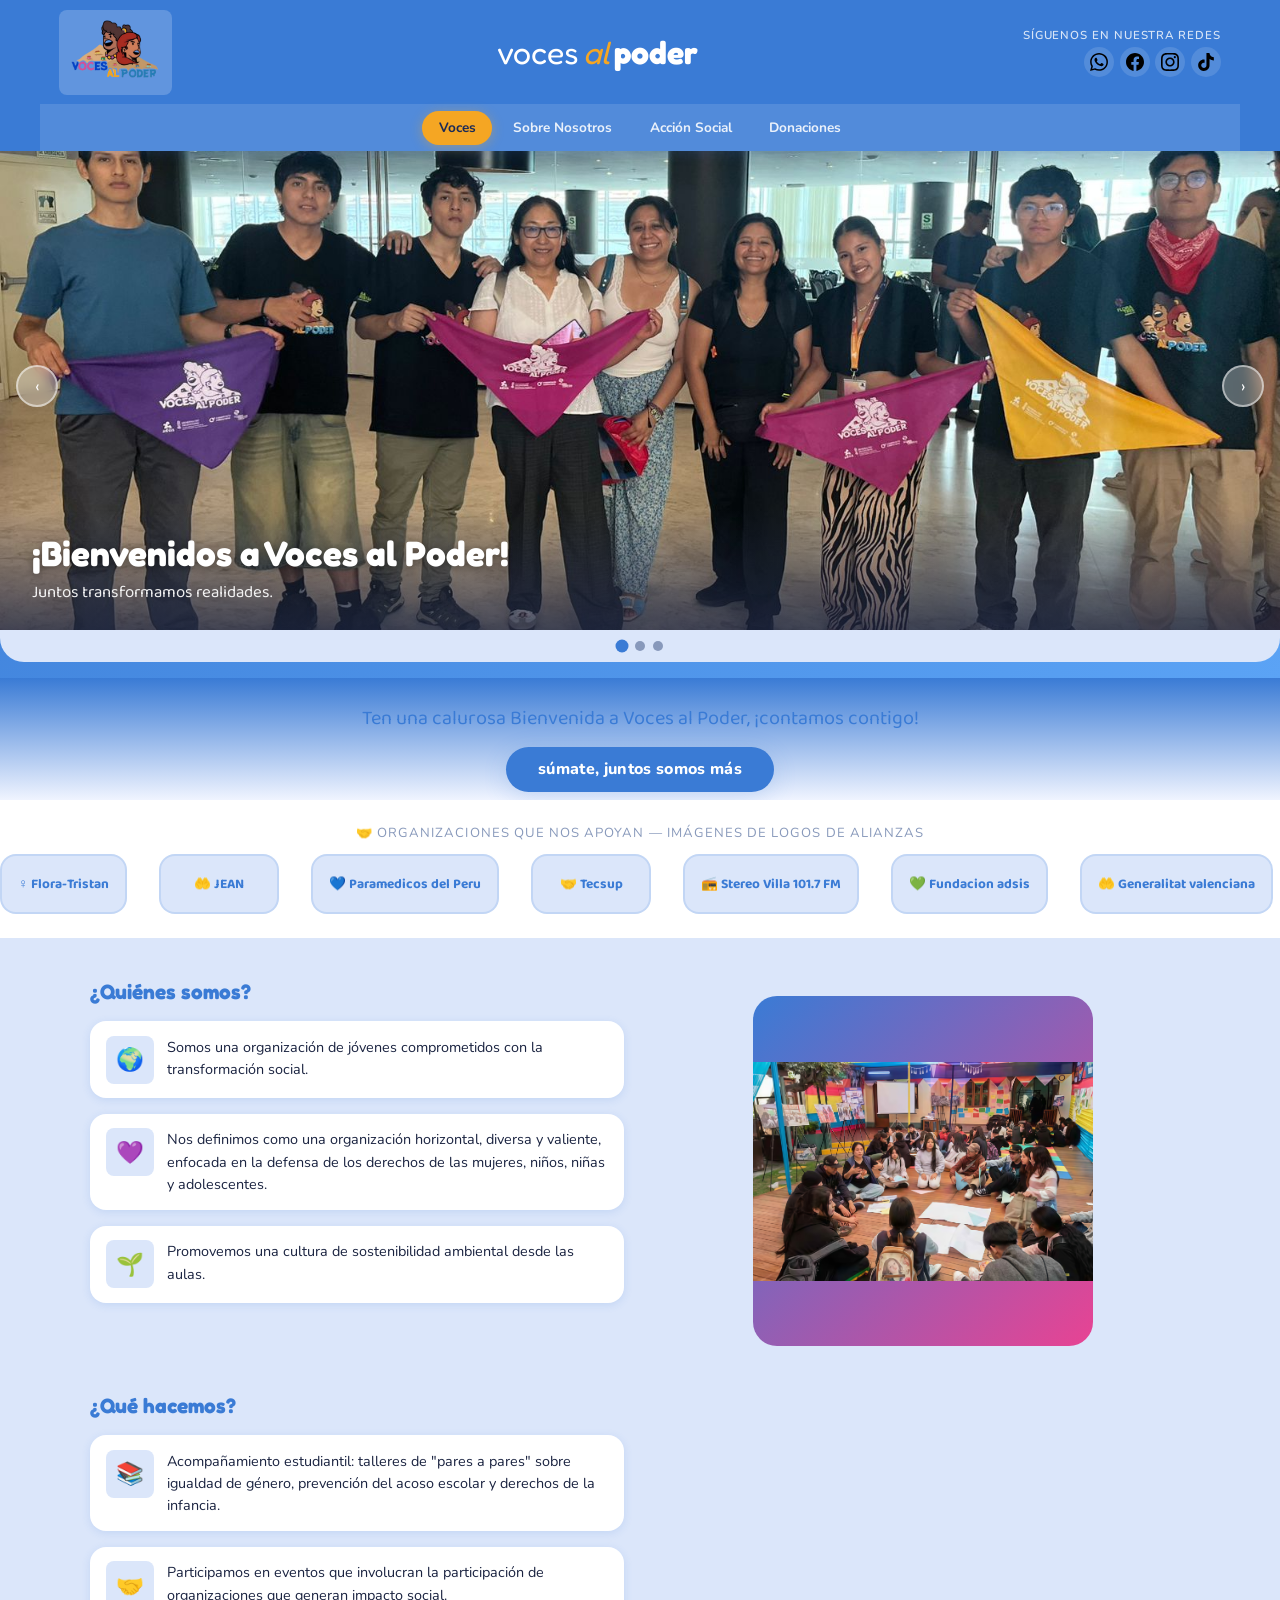
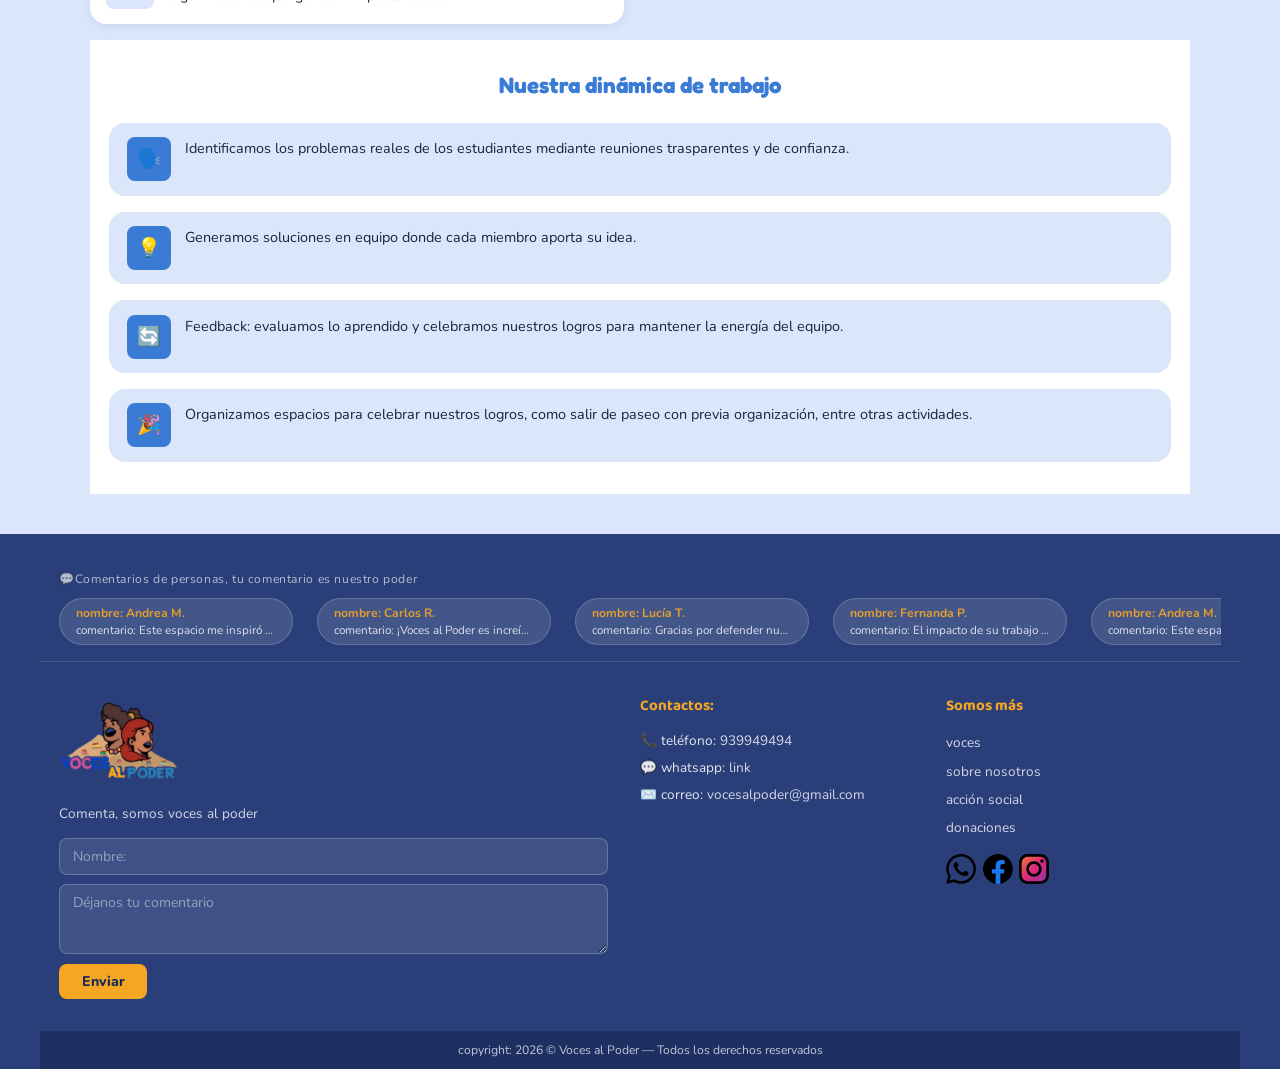
==== index.html @ f61b13b7 "Index.html fuera de la subcarpeta html" ====
<!DOCTYPE html>
<html lang="es">
<head>
  <meta charset="UTF-8" />
  <meta name="viewport" content="width=device-width, initial-scale=1.0" />
  <title>Voces al Poder</title>
  <link rel="preconnect" href="https://fonts.googleapis.com" />
  <link rel="preconnect" href="https://fonts.gstatic.com" crossorigin />
  <link href="https://fonts.googleapis.com/css2?family=Fredoka+One&family=Nunito:wght@400;600;700;800&family=Baloo+2:wght@400;600;700;800&display=swap" rel="stylesheet" />
  <link rel="stylesheet" href="css/styles.css" />
</head>
<body> 

  <!-- ===== STICKY HEADER ===== -->
  <header id="main-header">
    <div class="header-inner">
      <div class="header-logo">
        <img src="img/logo_voces-sin-fondo.png" class="logo-icon" alt="log_voces" width="90px" height="70px" style="border-radius: 40%;">
      </div>
      <div class="header-brand">
        <span class="brand-voces">voces</span>
        <span class="brand-al">al</span>
        <span class="brand-poder">poder</span>
      </div>
      <div class="header-social">
        <span class="social-label">Síguenos en nuestra redes</span>
        <div class="social-icons">
          <a href="https://wa.me/939949494" target="_blank" class="social-icon" aria-label="whatsapp">
            <img src="img/whatsapp.svg" alt="whatsapp" />
          </a>
          <a href="#" class="social-icon" aria-label="facebook">
            <img src="img/facebook.svg" alt="facebook" />
          </a>
          <a href="#" class="social-icon" aria-label="instagram">
            <img src="img/instagram.svg" alt="instagram" />
          </a>
          <a href="#" class="social-icon" aria-label="Tik_tok">
            <img src="img/tik-tok.svg" alt="tik-tok" />
          </a>
        </div>
      </div>
    </div>
    <nav id="main-nav">
      <button class="nav-btn active" data-section="voces">Voces</button>
      <button class="nav-btn" data-section="sobre_nosotros">Sobre Nosotros</button>
      <button class="nav-btn" data-section="accion_social">Acción Social</button>
      <button class="nav-btn" data-section="donaciones">Donaciones</button>
      <button class="nav-hamburger" id="hamburger" aria-label="Menú">&#9776;</button>
    </nav>
  </header>

  <!-- ===== MAIN CONTENT (SPA target) ===== -->
  <main id="app-content"></main>

  <!-- ===== SHARED FOOTER ===== -->
  <footer id="main-footer">
    <div class="footer-inner">

      <!-- Comments marquee display -->
      <div class="footer-comments-display">
        <p class="footer-comments-label">💬Comentarios de personas, tu comentario es nuestro poder</p>
        <div class="marquee-track" id="comments-marquee">
          <div class="marquee-inner" id="marquee-inner">
            <!-- Comments will be injected here by JS -->
          </div>
        </div>
      </div> 

      <div class="footer-main-grid"> 
        <!-- Logo + Comment form -->
        <div class="footer-brand-col">
          <div class="footer-logo-wrap">
            <img src="img/logo_voces-sin-fondo.png"  class="footer-logo-icon" alt="logo_voces_footer" height="120px" width="120px" style="border-radius: 20%;"/>
          </div>
          <p class="footer-tagline">Comenta, somos voces al poder</p>
          <form id="comment-form" class="comment-form" novalidate>
            <input type="text" id="comment-name" placeholder="Nombre:" maxlength="40" required />
            <textarea id="comment-text" placeholder="Déjanos tu comentario" maxlength="200" required></textarea>
            <button type="submit" class="btn-comment-submit">Enviar</button>
          </form>
        </div>

        <!-- Contacts -->
        <div class="footer-contact-col">
          <h4 class="footer-col-title">Contactos:</h4>
          <ul class="footer-contact-list">
            <li>📞 teléfono: <a href="tel:939949494">939949494</a></li>
            <li>💬 whatsapp: <a href="https://wa.me/939949494" target="_blank">link</a></li>
            <li>✉️ correo: <a href="mailto:vocesalpoder@gmail.com">vocesalpoder@gmail.com</a></li>
          </ul>
        </div>

        <!-- Somos más navigation -->
        <div class="footer-nav-col">
          <h4 class="footer-col-title">Somos más</h4>
          <ul class="footer-nav-list">
            <li><button class="footer-nav-link" data-section="voces">voces</button></li>
            <li><button class="footer-nav-link" data-section="sobre_nosotros">sobre nosotros</button></li>
            <li><button class="footer-nav-link" data-section="accion_social">acción social</button></li>
            <li><button class="footer-nav-link" data-section="donaciones">donaciones</button></li>
          </ul>
          <div class="footer-social-icons">
            <a href="https://wa.me/939949494" target="_blank" class="fsoc wf" aria-label="whatsapp">
            <img src="img/whatsapp.svg" alt="whatsapp" />
            </a>
            <a href="#" class="fsoc fb" aria-label="facebook">
            <img src="img/facebook.svg" alt="facebook" />
            </a>
            <a href="#" class="fsoc ig" aria-label="instagram">
            <img src="img/instagram.svg" alt="instagram" />
            </a>
          </div>
        </div>
      </div>

      <div class="footer-copy">
        <p>copyright: 2026 &copy; Voces al Poder — Todos los derechos reservados</p>
      </div>
    </div>
  </footer>

  <script src="java_script/app.js"></script>
</body>
</html>
---- css/styles.css ----
/* ============================================================
   VOCES AL PODER — styles.css
   Mobile-first, CSS Variables, Fredoka + Nunito + Baloo 2
   ============================================================ */

/* ── CSS Variables ───────────────────────────────────────── */
:root {
  --color-primary:      #3a7bd5;   /* Blue - main brand */
  --color-primary-dark: #2563a8;
  --color-accent:       #f5a623;   /* Warm orange/gold */
  --color-accent2:      #e84393;   /* Magenta/pink */
  --color-accent3:      #27ae60;   /* Green */
  --color-bg:           #f0f4ff;   /* Soft lavender-white */
  --color-bg2:          #dbe6fa;   /* Lighter blue section bg */
  --color-surface:      #ffffff;
  --color-surface2:     #e8eeff;
  --color-text:         #1a2340;
  --color-text-light:   #546089;
  --color-text-muted:   #8899bb;
  --color-footer:       #2a3f7a;
  --color-footer-dark:  #1a2a58;
  --color-nav-active:   #ffffff;

  --font-display:  'Fredoka One', cursive;
  --font-heading:  'Baloo 2', cursive;
  --font-body:     'Nunito', sans-serif;

  --radius-sm:  8px;
  --radius-md:  16px;
  --radius-lg:  24px;
  --radius-xl:  40px;

  --shadow-sm:  0 2px 8px rgba(58,123,213,.15);
  --shadow-md:  0 6px 24px rgba(58,123,213,.2);
  --shadow-lg:  0 16px 48px rgba(58,123,213,.25);

  --transition: .35s cubic-bezier(.4,0,.2,1);
  --header-h:   110px;
}

/* ── Reset & Base ────────────────────────────────────────── */
*, *::before, *::after { box-sizing: border-box; margin: 0; padding: 0; }

html { scroll-behavior: smooth; font-size: 16px; }

body {
  font-family: var(--font-body);
  background: var(--color-bg);
  color: var(--color-text);
  min-height: 100vh;
  display: flex;
  flex-direction: column;
  padding-top: var(--header-h);
  overflow-x: hidden;
}

img { max-width: 100%; height: auto; display: block; }
a { color: inherit; text-decoration: none; }
button { cursor: pointer; border: none; background: none; font-family: inherit; }
ul { list-style: none; }

/* ── Typography ──────────────────────────────────────────── */
h1, h2, h3 { font-family: var(--font-heading); line-height: 1.2; }
h4, h5 { font-family: var(--font-body); font-weight: 700; }

/* ============================================================
   STICKY HEADER
   ============================================================ */
#main-header {
  position: fixed;
  top: 0; left: 0; right: 0;
  z-index: 1000;
  background: var(--color-primary);
  box-shadow: var(--shadow-md);
  transition: box-shadow var(--transition);
}

.header-inner {
  display: flex;
  align-items: center;
  justify-content: space-between;
  padding: .6rem 1.2rem;
  gap: 1rem;
}

.header-logo {
  display: flex;
  align-items: center;
  gap: .3rem;
  background: rgba(255,255,255,.2);
  border-radius: var(--radius-sm);
  padding: .3rem .7rem;
  min-width: 90px;
}
.logo-icon { font-size: 1.3rem; }


.header-brand {
  display: flex;
  align-items: baseline;
  gap: .25rem;
  font-family: var(--font-display);
  font-size: clamp(1.2rem, 4vw, 2rem);
}
.brand-voces { color: #fff; }
.brand-al    { color: var(--color-accent); font-style: italic; }
.brand-poder { color: #fff; font-weight: 900; }

.header-social { text-align: right; }
.social-label {
  display: block;
  color: rgba(255,255,255,.8);
  font-size: .72rem;
  font-weight: 600;
  letter-spacing: .08em;
  text-transform: uppercase;
  margin-bottom: .2rem;
}
.social-icons { display: flex; gap: .35rem; justify-content: flex-end; }
.social-icon {
  display: flex;
  align-items: center;
  justify-content: center;
  width: 30px; height: 30px;
  border-radius: 50%;
  background: rgba(255, 255, 255, 0.129);
  font-size: .75rem;
  font-weight: 800;
  font-style: normal;
  font-family: var(--font-body);
  transition: background var(--transition), transform var(--transition);
  overflow: hidden;
}
.social-icon img {
  width: 18px;
  height: 18px;
  object-fit: contain;
}
.social-icon:hover { background: var(--color-accent); transform: scale(1.15); }
.social-icon.fb { background: #1877f2; }
.social-icon.ig { background: linear-gradient(135deg,#f58529,#dd2a7b,#8134af); }
.social-icon.tk { background: #010101; }
.social-icon.tw { background: #000; }

/* NAV */
#main-nav {
  display: flex;
  align-items: center;
  justify-content: center;
  gap: .3rem;
  padding: .4rem 1rem;
  background: rgba(255,255,255,.12);
  flex-wrap: wrap;
}

.nav-btn {
  font-family: var(--font-body);
  font-weight: 700;
  font-size: .85rem;
  color: rgba(255,255,255,.88);
  padding: .35rem .9rem;
  border-radius: var(--radius-xl);
  border: 2px solid transparent;
  transition: all var(--transition);
  white-space: nowrap;
}
.nav-btn:hover {
  background: rgba(255,255,255,.2);
  color: #fff;
}
.nav-btn.active {
  background: var(--color-accent);
  color: var(--color-footer-dark);
  border-color: var(--color-accent);
  box-shadow: 0 2px 12px rgba(245,166,35,.4);
}

.nav-hamburger {
  display: none;
  color: #fff;
  font-size: 1.4rem;
  padding: .2rem .5rem;
}

/* ============================================================
   MAIN CONTENT
   ============================================================ */
#app-content {
  flex: 1;
  min-height: calc(100vh - var(--header-h));
}

/* ── Scroll-reveal animation ─────────────────────────────── */
.reveal {
  opacity: 0;
  transform: translateY(32px);
  transition: opacity .7s ease, transform .7s ease;
}
.reveal.visible {
  opacity: 1;
  transform: translateY(0);
}

/* ============================================================
   SHARED: CAROUSEL
   ============================================================ */
.carousel-wrapper {
  position: relative;
  overflow: hidden;
  border-radius: var(--radius-lg);
  background: var(--color-bg2);
}
.carousel-track {
  display: flex;
  transition: transform .6s cubic-bezier(.4,0,.2,1);
}
.carousel-slide {
  min-width: 100%;
  position: relative;
}
.carousel-slide img {
  width: 100%;
  height: clamp(220px, 45vw, 520px);
  object-fit: cover;
}
.carousel-slide-placeholder {
  width: 100%;
  height: clamp(220px, 45vw, 520px);
  display: flex;
  align-items: center;
  justify-content: center;
  font-family: var(--font-heading);
  font-size: 1.2rem;
  color: var(--color-text-muted);
  background: var(--color-surface2);
}
.carousel-overlay {
  position: absolute;
  bottom: 0; left: 0; right: 0;
  padding: 1.5rem 2rem;
  background: linear-gradient(transparent, rgba(26,35,64,.75));
  color: #fff;
}
.carousel-overlay h2 {
  font-family: var(--font-display);
  font-size: clamp(1.2rem, 4vw, 2.2rem);
  text-shadow: 0 2px 8px rgba(0,0,0,.4);
  margin-bottom: .3rem;
}
.carousel-overlay p {
  font-size: clamp(.85rem, 2vw, 1.05rem);
  opacity: .92;
}

.carousel-btn {
  position: absolute;
  top: 50%; transform: translateY(-50%);
  background: rgba(255,255,255,.3);
  backdrop-filter: blur(6px);
  color: #fff;
  border: 2px solid rgba(255,255,255,.5);
  border-radius: 50%;
  width: 42px; height: 42px;
  font-size: 1.1rem;
  display: flex; align-items: center; justify-content: center;
  transition: background var(--transition);
  z-index: 5;
}
.carousel-btn:hover { background: var(--color-accent); border-color: var(--color-accent); }
.carousel-btn.prev { left: 1rem; }
.carousel-btn.next { right: 1rem; }

.carousel-dots {
  display: flex;
  justify-content: center;
  gap: .5rem;
  padding: .7rem 0;
}
.carousel-dot {
  width: 10px; height: 10px;
  border-radius: 50%;
  background: var(--color-text-muted);
  border: none;
  transition: background var(--transition), transform var(--transition);
  cursor: pointer;
}
.carousel-dot.active {
  background: var(--color-primary);
  transform: scale(1.3);
}

/* ============================================================
   SECTION: VOCES (INICIO)
   ============================================================ */
#section-voces { animation: fadeIn .5s ease; }

@keyframes fadeIn { from { opacity: 0; } to { opacity: 1; } }

/* Hero */
.voces-hero {
  position: relative;
  background: linear-gradient(135deg, var(--color-primary) 0%, #5ba3f5 100%);
  padding-bottom: 1rem;
}
.voces-hero-carousel { }

.hero-cta-wrap {
  text-align: center;
  padding: 1.5rem 1rem .5rem;
  background: linear-gradient(to bottom, var(--color-primary), var(--color-bg));
}
.hero-welcome {
  font-family: var(--font-heading);
  font-size: clamp(.95rem, 2.5vw, 1.25rem);
  color: var(--color-primary);
  margin-bottom: .8rem;
}
.btn-hero-cta {
  display: inline-block;
  background: var(--color-primary);
  color: #fff;
  font-family: var(--font-body);
  font-weight: 800;
  font-size: 1rem;
  padding: .7rem 2rem;
  border-radius: var(--radius-xl);
  border: none;
  box-shadow: var(--shadow-md);
  cursor: pointer;
  transition: all var(--transition);
  letter-spacing: .02em;
}
.btn-hero-cta:hover {
  background: var(--color-primary-dark);
  transform: translateY(-2px);
  box-shadow: var(--shadow-lg);
}

/* Alianzas carousel */
.alianzas-section {
  background: var(--color-surface);
  padding: 1.5rem 0;
  overflow: hidden;
  border-bottom: 2px solid var(--color-bg2);
}
.alianzas-label {
  text-align: center;
  font-size: .82rem;
  color: var(--color-text-muted);
  letter-spacing: .08em;
  text-transform: uppercase;
  margin-bottom: .8rem;
}
.alianzas-track-wrap { overflow: hidden; position: relative; }
.alianzas-track {
  display: flex;
  gap: 2rem;
  align-items: center;
  animation: marqueeScroll 22s linear infinite;
  width: max-content;
}
.alianzas-track:hover { animation-play-state: paused; }
@keyframes marqueeScroll {
  0%   { transform: translateX(0); }
  100% { transform: translateX(-50%); }
}
.alianza-logo {
  min-width: 120px;
  height: 60px;
  background: var(--color-bg2);
  border-radius: var(--radius-md);
  display: flex; align-items: center; justify-content: center;
  font-family: var(--font-heading);
  font-weight: 700;
  font-size: .85rem;
  color: var(--color-primary);
  padding: .5rem 1rem;
  flex-shrink: 0;
  border: 2px solid rgba(58,123,213,.15);
  transition: transform var(--transition), box-shadow var(--transition);
}
.alianza-logo:hover { transform: scale(1.05); box-shadow: var(--shadow-sm); }

/* Quienes/Que hacemos */
.voces-info-section {
  padding: 2.5rem 1.2rem;
  background: var(--color-bg2);
}
.voces-info-grid {
  display: grid;
  grid-template-columns: 1fr;
  gap: 2rem;
  max-width: 1100px;
  margin: 0 auto;
}
@media (min-width: 768px) {
  .voces-info-grid { grid-template-columns: 1fr 1fr; }
}

.info-col-title {
  font-family: var(--font-display);
  font-size: 1.3rem;
  color: var(--color-primary);
  margin-bottom: 1rem;
}

.info-item {
  display: flex;
  gap: .8rem;
  margin-bottom: 1rem;
  background: var(--color-surface);
  border-radius: var(--radius-md);
  padding: .9rem 1rem;
  box-shadow: var(--shadow-sm);
  align-items: flex-start;
}
.info-item-img {
  width: 48px; height: 48px;
  border-radius: var(--radius-sm);
  background: var(--color-bg2);
  flex-shrink: 0;
  display: flex; align-items: center; justify-content: center;
  font-size: 1.4rem;
}
.info-item p { font-size: .9rem; color: var(--color-text); line-height: 1.55; }

.info-center-img {
  display: flex; align-items: center; justify-content: center;
  padding: 1rem;
}
.info-center-carousel {
  width: 100%;
  max-width: 340px;
  height: 350px;
  background: var(--color-primary);
  border-radius: var(--radius-lg);
  display: flex; align-items: center; justify-content: center;
  color: #fff;
  font-family: var(--font-heading);
  font-weight: 700;
  overflow: hidden;
  position: relative;
}

/* Dinámica de trabajo */
.voces-dinamica {
  padding: 2rem 1.2rem;
  background: var(--color-surface);
  max-width: 1100px;
  margin: 0 auto;
}
.dinamica-title {
  font-family: var(--font-display);
  font-size: 1.4rem;
  color: var(--color-primary);
  text-align: center;
  margin-bottom: 1.5rem;
}
.dinamica-list { display: flex; flex-direction: column; gap: 1rem; }
.dinamica-item {
  display: flex;
  gap: .9rem;
  align-items: flex-start;
  background: var(--color-bg2);
  border-radius: var(--radius-md);
  padding: .9rem 1.1rem;
}
.dinamica-item-icon {
  width: 44px; height: 44px;
  background: var(--color-primary);
  border-radius: var(--radius-sm);
  flex-shrink: 0;
  display: flex; align-items: center; justify-content: center;
  font-size: 1.2rem;
}
.dinamica-item p { font-size: .9rem; line-height: 1.55; }

/* ============================================================
   SECTION: SOBRE NOSOTROS
   ============================================================ */
#section-sobre_nosotros { animation: fadeIn .5s ease; }

.sobre-hero {
  background: linear-gradient(135deg, #3a7bd5 0%, #6fa3ef 100%);
  padding: 2rem 1.2rem;
  display: grid;
  grid-template-columns: 1fr;
  gap: 1.5rem;
  align-items: center;
}
@media (min-width: 768px) {
  .sobre-hero { grid-template-columns: 1fr 1fr; }
}

.sobre-hero-text h2 {
  font-family: var(--font-display);
  font-size: clamp(1.6rem, 5vw, 2.8rem);
  color: #fff;
  line-height: 1.15;
  margin-bottom: .5rem;
}
.sobre-hero-text p {
  color: rgba(255,255,255,.88);
  font-size: .95rem;
}

.sobre-hero-carousel {
  border-radius: var(--radius-lg);
  overflow: hidden;
}

/* MVV */
.sobre-mvv {
  display: grid;
  grid-template-columns: 1fr;
  gap: 1rem;
  padding: 2rem 1.2rem;
  max-width: 1100px;
  margin: 0 auto;
}
@media (min-width: 600px) {
  .sobre-mvv { grid-template-columns: repeat(3, 1fr); }
}

.mvv-card {
  background: var(--color-primary);
  border-radius: var(--radius-md);
  padding: 1.3rem 1.1rem;
  color: #fff;
  box-shadow: var(--shadow-md);
  transition: transform var(--transition), box-shadow var(--transition);
}
.mvv-card:hover { transform: translateY(-4px); box-shadow: var(--shadow-lg); }
.mvv-card h3 {
  font-family: var(--font-display);
  font-size: 1.1rem;
  margin-bottom: .6rem;
  opacity: .95;
}
.mvv-card p { font-size: .88rem; line-height: 1.6; opacity: .9; }

/* Team tabs */
.sobre-team {
  background: var(--color-bg2);
  padding: 2rem 1.2rem 3rem;
}
.team-title {
  font-family: var(--font-display);
  font-size: 1.4rem;
  color: var(--color-primary);
  text-align: center;
  margin-bottom: 1.2rem;
}
.team-tabs {
  display: flex;
  gap: .5rem;
  justify-content: center;
  margin-bottom: 1.8rem;
  flex-wrap: wrap;
}
.team-tab {
  font-family: var(--font-body);
  font-weight: 700;
  font-size: .9rem;
  padding: .45rem 1.4rem;
  border-radius: var(--radius-xl);
  background: var(--color-surface2);
  color: var(--color-text);
  border: 2px solid transparent;
  transition: all var(--transition);
}
.team-tab.active {
  background: var(--color-accent);
  color: var(--color-footer-dark);
  border-color: var(--color-accent);
  box-shadow: 0 2px 10px rgba(245,166,35,.35);
}
.team-tab:hover:not(.active) { background: var(--color-primary); color: #fff; }

.team-grid {
  display: grid;
  grid-template-columns: repeat(auto-fill, minmax(200px, 1fr));
  gap: 1.2rem;
  max-width: 1100px;
  margin: 0 auto;
}
.member-card {
  background: var(--color-surface);
  border-radius: var(--radius-md);
  padding: 1.2rem;
  box-shadow: var(--shadow-sm);
  text-align: center;
  border: 2px solid var(--color-bg2);
  transition: transform var(--transition), box-shadow var(--transition);
}
.member-card:hover { transform: translateY(-4px); box-shadow: var(--shadow-md); }
.member-name {
  font-family: var(--font-heading);
  font-weight: 700;
  font-size: .95rem;
  color: var(--color-text);
  margin-bottom: .5rem;
}
.member-photo {
  width: 90px; height: 90px;
  border-radius: var(--radius-md);
  background: var(--color-bg2);
  margin: 0 auto .8rem;
  display: flex; align-items: center; justify-content: center;
  font-size: 2.2rem;
  border: 3px solid var(--color-primary);
  overflow: hidden;
}
.member-photo img { width: 100%; height: 100%; object-fit: cover; }
.member-role {
  font-size: .8rem;
  font-weight: 700;
  color: var(--color-primary);
  background: var(--color-bg2);
  border-radius: var(--radius-sm);
  padding: .2rem .6rem;
  display: inline-block;
  margin-bottom: .5rem;
}
.member-info {
  font-size: .78rem;
  color: var(--color-text-light);
  line-height: 1.5;
  text-align: left;
}
.member-info span {
  display: block;
  padding: .18rem 0;
  border-bottom: 1px dashed var(--color-bg2);
}
.member-hobbies-title {
  font-weight: 700;
  text-align: center;
  color: var(--color-primary);
  background: var(--color-primary);
  color: #fff;
  border-radius: var(--radius-sm);
  padding: .15rem .5rem;
  margin: .4rem 0 .25rem;
  font-size: .75rem;
  display: inline-block;
}

/* ============================================================
   SECTION: ACCIÓN SOCIAL
   ============================================================ */
#section-accion_social { animation: fadeIn .5s ease; }

.accion-hero {
  background: linear-gradient(135deg, #1a2340 0%, #3a7bd5 100%);
  padding: 2rem 1.2rem;
  min-height: clamp(240px, 40vw, 420px);
  display: grid;
  grid-template-columns: 1fr;
  gap: 1.5rem;
  align-items: center;
}
@media (min-width: 768px) {
  .accion-hero { grid-template-columns: 1fr 1fr; }
}

.accion-hero-quote {
  color: var(--color-accent);
  font-family: var(--font-heading);
  font-size: clamp(1.1rem, 3.5vw, 1.8rem);
  font-weight: 800;
  line-height: 1.4;
}

.accion-tabs {
  display: flex;
  gap: .5rem;
  justify-content: center;
  padding: 1.5rem 1.2rem .5rem;
  flex-wrap: wrap;
}

.accion-tab {
  font-family: var(--font-body);
  font-weight: 700;
  font-size: .9rem;
  padding: .45rem 1.4rem;
  border-radius: var(--radius-xl);
  background: var(--color-surface2);
  color: var(--color-text);
  border: 2px solid transparent;
  transition: all var(--transition);
}
.accion-tab.active {
  background: var(--color-accent);
  color: var(--color-footer-dark);
  border-color: var(--color-accent);
}
.accion-tab:hover:not(.active) { background: var(--color-primary); color: #fff; }

.accion-events-grid {
  display: grid;
  grid-template-columns: repeat(auto-fill, minmax(260px, 1fr));
  gap: 1.5rem;
  padding: 1.5rem 1.2rem 3rem;
  max-width: 1100px;
  margin: 0 auto;
}

.event-card {
  background: var(--color-surface);
  border-radius: var(--radius-md);
  box-shadow: var(--shadow-sm);
  overflow: hidden;
  border: 2px solid var(--color-bg2);
  transition: transform var(--transition), box-shadow var(--transition);
}
.event-card:hover { transform: translateY(-4px); box-shadow: var(--shadow-md); }
.event-card-img {
  width: 100%;
  height: 160px;
  background: linear-gradient(135deg, var(--color-bg2), var(--color-primary));
  display: flex; align-items: center; justify-content: center;
  font-size: 2.5rem;
  color: #fff;
}
.event-card-img img { width: 100%; height: 100%; object-fit: cover; }
.event-card-body { padding: 1rem; }
.event-card-body p {
  font-size: .88rem;
  color: var(--color-text);
  line-height: 1.55;
}

/* ============================================================
   SECTION: DONACIONES
   ============================================================ */
#section-donaciones { animation: fadeIn .5s ease; }

.donaciones-welcome {
  text-align: center;
  background: var(--color-bg2);
  padding: 1.5rem 1.5rem;
  font-family: var(--font-heading);
  font-size: clamp(.95rem, 2.5vw, 1.15rem);
  color: var(--color-primary);
  border-bottom: 2px solid var(--color-bg2);
}

.donaciones-catalog {
  padding: 2rem 1.2rem 3rem;
  max-width: 1100px;
  margin: 0 auto;
}

.catalog-category {
  margin-bottom: 2.5rem;
}
.catalog-category-title {
  display: inline-block;
  font-family: var(--font-display);
  font-size: 1rem;
  background: var(--color-accent);
  color: var(--color-footer-dark);
  border-radius: var(--radius-sm);
  padding: .25rem .9rem;
  margin-bottom: 1.1rem;
}
.catalog-grid {
  display: grid;
  grid-template-columns: repeat(auto-fill, minmax(200px, 1fr));
  gap: 1.2rem;
}
.product-card {
  background: var(--color-surface);
  border-radius: var(--radius-md);
  box-shadow: var(--shadow-sm);
  border: 2px solid var(--color-bg2);
  overflow: hidden;
  transition: transform var(--transition), box-shadow var(--transition);
  cursor: pointer;
}
.product-card:hover { transform: translateY(-4px); box-shadow: var(--shadow-md); }
.product-card-img {
  width: 100%;
  height: 140px;
  background: linear-gradient(135deg, var(--color-bg2), #c3d9f8);
  display: flex; align-items: center; justify-content: center;
  font-size: 2.5rem;
}
.product-card-img img { width: 100%; height: 100%; object-fit: cover; }
.product-card-body { padding: .9rem; }
.product-card-name {
  font-weight: 700;
  font-size: .88rem;
  margin-bottom: .3rem;
}
.product-card-desc {
  font-size: .8rem;
  color: var(--color-text-light);
  line-height: 1.5;
}

.donaciones-how {
  background: var(--color-bg2);
  padding: 2rem 1.5rem;
  text-align: center;
  border-top: 2px solid var(--color-surface2);
}
.donaciones-how h3 {
  font-family: var(--font-display);
  font-size: 1.3rem;
  color: var(--color-primary);
  margin-bottom: 1rem;
}
.donaciones-how ol {
  list-style: decimal;
  text-align: left;
  max-width: 500px;
  margin: 0 auto 1.5rem;
  padding-left: 1.5rem;
  display: flex;
  flex-direction: column;
  gap: .5rem;
}
.donaciones-how li { font-size: .9rem; line-height: 1.55; }

.btn-comprar {
  display: inline-block;
  background: var(--color-primary);
  color: #fff;
  font-family: var(--font-body);
  font-weight: 800;
  font-size: 1rem;
  padding: .75rem 2.2rem;
  border-radius: var(--radius-xl);
  border: none;
  box-shadow: var(--shadow-md);
  cursor: pointer;
  transition: all var(--transition);
}
.btn-comprar:hover {
  background: var(--color-primary-dark);
  transform: translateY(-2px);
  box-shadow: var(--shadow-lg);
}

/* ============================================================
   FOOTER
   ============================================================ */
#main-footer {
  background: var(--color-footer);
  color: #fff;
  padding-top: 1.5rem;
}

.footer-inner { max-width: 1200px; margin: 0 auto; }

/* Comments display (marquee) */
.footer-comments-display {
  padding: .8rem 1.2rem;
  border-bottom: 1px solid rgba(255,255,255,.12);
}
.footer-comments-label {
  font-size: .76rem;
  opacity: .65;
  margin-bottom: .5rem;
  letter-spacing: .05em;
}
.marquee-track {
  overflow: hidden;
  position: relative;
  height: 54px;
}
.marquee-inner {
  display: flex;
  gap: 1.5rem;
  align-items: center;
  animation: marqueeScroll 28s linear infinite;
  width: max-content;
  height: 100%;
}
.comment-chip {
  background: rgba(255,255,255,.12);
  border-radius: var(--radius-xl);
  padding: .35rem 1rem;
  display: flex;
  flex-direction: column;
  gap: .1rem;
  min-width: 160px;
  flex-shrink: 0;
  border: 1px solid rgba(255,255,255,.18);
}
.comment-chip .chip-name {
  font-weight: 700;
  font-size: .76rem;
  opacity: .9;
  color: var(--color-accent);
}
.comment-chip .chip-text {
  font-size: .73rem;
  opacity: .82;
  white-space: nowrap;
  overflow: hidden;
  text-overflow: ellipsis;
  max-width: 200px;
}

/* Footer main grid */
.footer-main-grid {
  display: grid;
  grid-template-columns: 1fr;
  gap: 2rem;
  padding: 2rem 1.2rem;
}
@media (min-width: 640px) {
  .footer-main-grid { grid-template-columns: 2fr 1fr 1fr; }
}

.footer-logo-wrap {
  font-size: 2.5rem;
  margin-bottom: .6rem;
}
.footer-tagline {
  font-size: .85rem;
  opacity: .8;
  margin-bottom: .9rem;
}

.comment-form { display: flex; flex-direction: column; gap: .6rem; }
.comment-form input,
.comment-form textarea {
  background: rgba(255,255,255,.1);
  border: 1.5px solid rgba(255,255,255,.22);
  border-radius: var(--radius-sm);
  color: #fff;
  font-family: var(--font-body);
  font-size: .88rem;
  padding: .5rem .8rem;
  transition: border-color var(--transition);
  outline: none;
}
.comment-form input::placeholder,
.comment-form textarea::placeholder { color: rgba(255,255,255,.45); }
.comment-form input:focus,
.comment-form textarea:focus { border-color: var(--color-accent); }
.comment-form textarea { min-height: 70px; resize: vertical; }
.btn-comment-submit {
  background: var(--color-accent);
  color: var(--color-footer-dark);
  font-family: var(--font-body);
  font-weight: 800;
  font-size: .88rem;
  padding: .5rem 1.4rem;
  border-radius: var(--radius-sm);
  border: none;
  transition: all var(--transition);
  align-self: flex-start;
}
.btn-comment-submit:hover {
  background: #e09410;
  transform: translateY(-1px);
}

.footer-col-title {
  font-family: var(--font-heading);
  font-weight: 700;
  font-size: .95rem;
  color: var(--color-accent);
  margin-bottom: .8rem;
}

.footer-contact-list { display: flex; flex-direction: column; gap: .5rem; }
.footer-contact-list li { font-size: .85rem; opacity: .88; }
.footer-contact-list a { color: rgba(255,255,255,.9); transition: color var(--transition); }
.footer-contact-list a:hover { color: var(--color-accent); }

.footer-nav-list { display: flex; flex-direction: column; gap: .4rem; margin-bottom: 1rem; }
.footer-nav-link {
  font-size: .85rem;
  color: rgba(255,255,255,.8);
  background: none;
  border: none;
  cursor: pointer;
  text-align: left;
  padding: 0;
  transition: color var(--transition);
  font-family: var(--font-body);
}
.footer-nav-link:hover { color: var(--color-accent); }

.footer-social-icons { display: flex; gap: .4rem; flex-wrap: wrap; }
.fsoc {
  display: flex; align-items: center; justify-content: center;
  width: 30px; height: 30px;
  border-radius: 50%;
  font-size: .75rem;
  font-weight: 800;
  transition: transform var(--transition), background var(--transition);
}
.fsoc:hover { transform: scale(1.15); }
.fsoc.fb { background: #1877f2; color: #fff; }
.fsoc.ig { background: linear-gradient(135deg,#f58529,#dd2a7b,#8134af); color: #fff; }
.fsoc.tk { background: #010101; color: #fff; }
.fsoc.tw { background: #000; color: #fff; }

.footer-copy {
  background: var(--color-footer-dark);
  text-align: center;
  padding: .7rem 1rem;
  font-size: .76rem;
  opacity: .7;
}

/* Toast notification */
.toast {
  position: fixed;
  bottom: 2rem; right: 1.5rem;
  background: var(--color-accent3);
  color: #fff;
  font-family: var(--font-body);
  font-weight: 700;
  font-size: .9rem;
  padding: .8rem 1.5rem;
  border-radius: var(--radius-md);
  box-shadow: var(--shadow-lg);
  z-index: 9999;
  animation: toastIn .4s ease, toastOut .4s ease 2.2s forwards;
}
@keyframes toastIn  { from { opacity:0; transform:translateY(20px); } to { opacity:1; transform:translateY(0); } }
@keyframes toastOut { from { opacity:1; transform:translateY(0); } to { opacity:0; transform:translateY(20px); } }

/* ============================================================
   RESPONSIVE
   ============================================================ */
@media (max-width: 600px) {
  :root { --header-h: 105px; }
  .header-inner { padding: .5rem .8rem; }
  .header-brand { font-size: 1.3rem; }
  .header-social .social-label { display: none; }
  .nav-btn { font-size: .75rem; padding: .28rem .65rem; }

  .nav-hamburger { display: none; /* nav wraps, no need for burger */ }

  .voces-info-grid { grid-template-columns: 1fr; }
  .team-grid { grid-template-columns: repeat(auto-fill, minmax(160px, 1fr)); }
  .accion-events-grid { grid-template-columns: 1fr; }
  .catalog-grid { grid-template-columns: repeat(auto-fill, minmax(160px, 1fr)); }
}
@media (min-width: 1100px) {
  .header-inner { max-width: 1200px; margin: 0 auto; }
  #main-nav { max-width: 1200px; margin: 0 auto; }
}
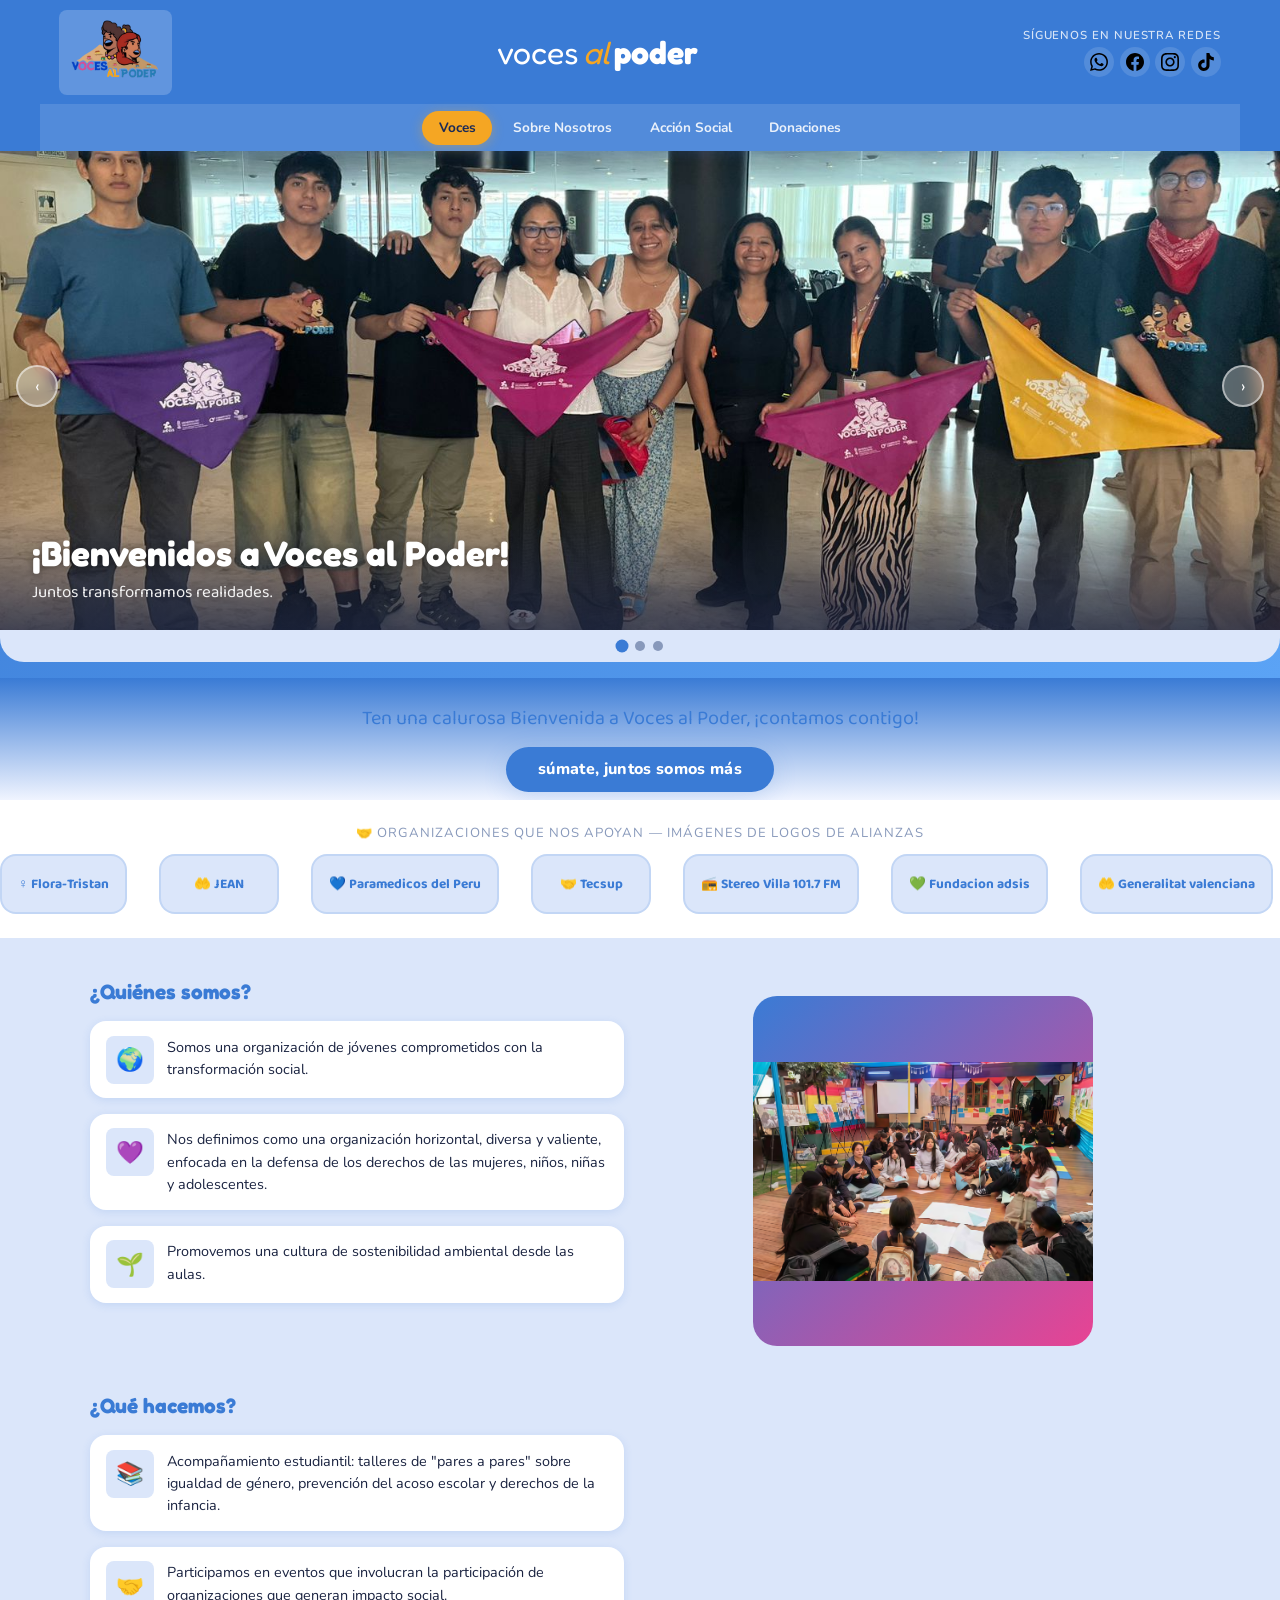
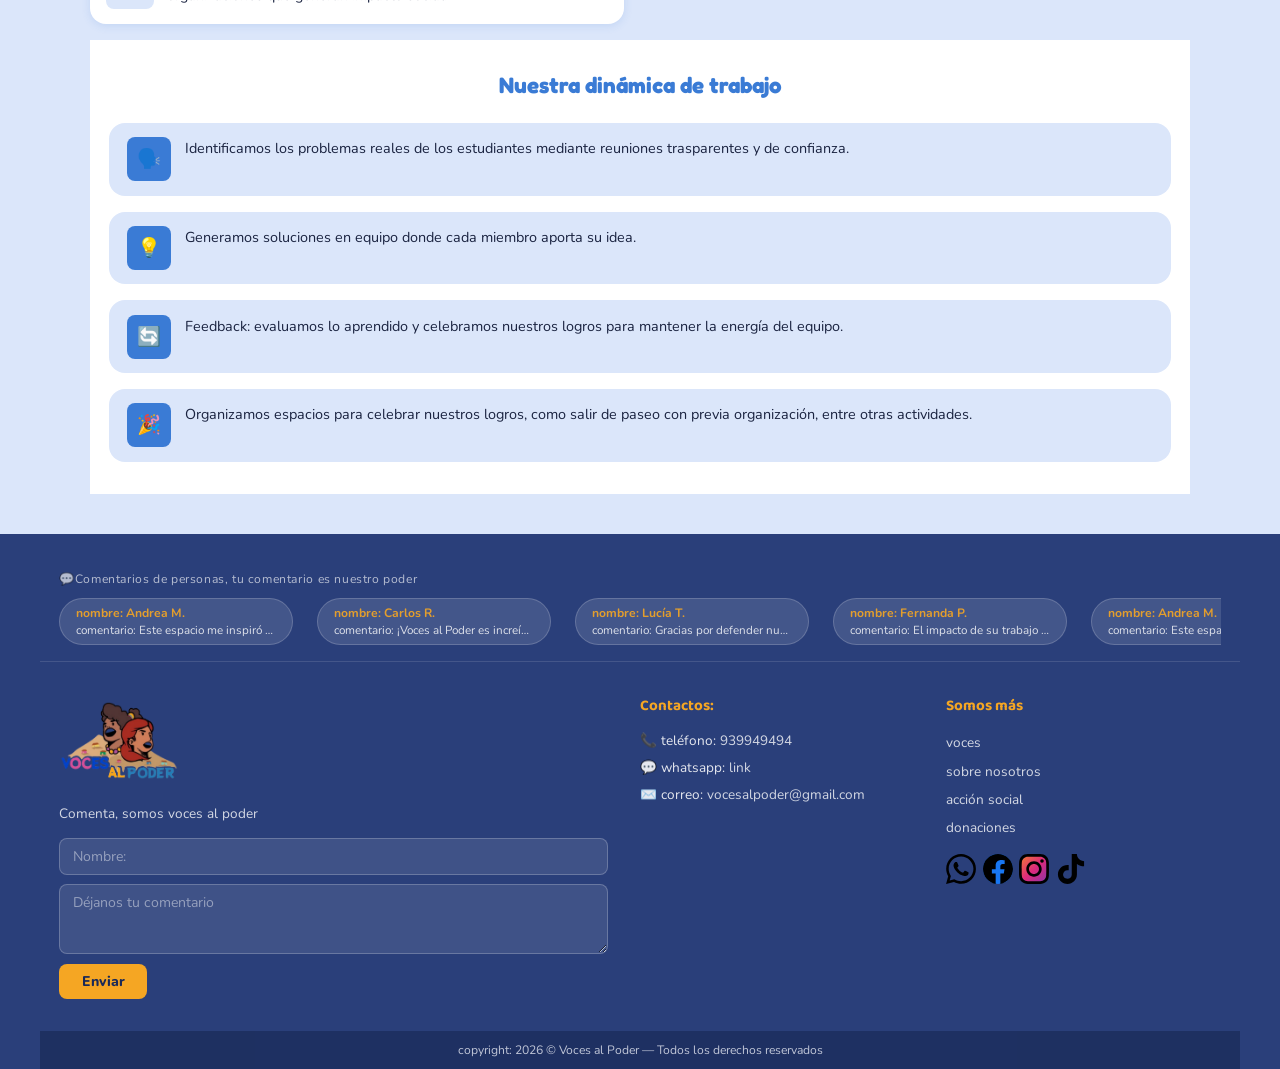
==== commit f30f871c: "redes sociales actualizadas" ====
--- a/index.html
+++ b/index.html
@@ -25,16 +25,16 @@
       <div class="header-social">
         <span class="social-label">Síguenos en nuestra redes</span>
         <div class="social-icons">
-          <a href="https://wa.me/939949494" target="_blank" class="social-icon" aria-label="whatsapp">
+          <a href="https://wa.me/51939949494" target="_blank" class="social-icon" aria-label="whatsapp">
             <img src="img/whatsapp.svg" alt="whatsapp" />
           </a>
-          <a href="#" class="social-icon" aria-label="facebook">
+          <a href="https://www.facebook.com/Vocesalpoder/" class="social-icon" aria-label="facebook">
             <img src="img/facebook.svg" alt="facebook" />
           </a>
-          <a href="#" class="social-icon" aria-label="instagram">
+          <a href="https://www.instagram.com/vocesalpoder/" class="social-icon" aria-label="instagram">
             <img src="img/instagram.svg" alt="instagram" />
           </a>
-          <a href="#" class="social-icon" aria-label="Tik_tok">
+          <a href="https://vm.tiktok.com/ZS9dT2Xcea33w-jBdIP/" class="social-icon" aria-label="Tik_tok">
             <img src="img/tik-tok.svg" alt="tik-tok" />
           </a>
         </div>
@@ -100,17 +100,20 @@
             <li><button class="footer-nav-link" data-section="donaciones">donaciones</button></li>
           </ul>
           <div class="footer-social-icons">
-            <a href="https://wa.me/939949494" target="_blank" class="fsoc wf" aria-label="whatsapp">
+            <a href="https://wa.me/51939949494" target="_blank" class="fsoc wf" aria-label="whatsapp">
             <img src="img/whatsapp.svg" alt="whatsapp" />
             </a>
-            <a href="#" class="fsoc fb" aria-label="facebook">
+            <a href="https://www.facebook.com/Vocesalpoder/" class="fsoc fb" aria-label="facebook">
             <img src="img/facebook.svg" alt="facebook" />
             </a>
-            <a href="#" class="fsoc ig" aria-label="instagram">
+            <a href="https://vm.tiktok.com/ZS9dT2Xcea33w-jBdIP/" class="fsoc ig" aria-label="instagram">
             <img src="img/instagram.svg" alt="instagram" />
             </a>
+            <a href="https://vm.tiktok.com/ZS9dT2Xcea33w-jBdIP/" class="fsoc tk" aria-label="Tik_tok">
+            <img src="img/tik-tok.svg" alt="tik-tok" />
+          </a>
           </div>
-        </div>
+        </div> 
       </div>
 
       <div class="footer-copy">
--- a/css/styles.css
+++ b/css/styles.css
@@ -48,7 +48,7 @@
   background: var(--color-bg);
   color: var(--color-text);
   min-height: 100vh;
-  display: flex;
+  display: flex;  
   flex-direction: column;
   padding-top: var(--header-h);
   overflow-x: hidden;
@@ -739,6 +739,7 @@
 
 .donaciones-welcome {
   text-align: center;
+  margin-top: 30px;
   background: var(--color-bg2);
   padding: 1.5rem 1.5rem;
   font-family: var(--font-heading);
@@ -799,6 +800,45 @@
   font-size: .8rem;
   color: var(--color-text-light);
   line-height: 1.5;
+}
+
+/* Selection temporal de productos */
+.seleccion-temporal {
+  background: linear-gradient(135deg, var(--color-accent1) 0%, var(--color-accent2) 100%);
+  border-radius: 12px;
+  padding: 1.5rem;
+  margin: 1rem 0 2rem 0;
+  box-shadow: var(--shadow-md);
+  border: 2px solid var(--color-primary);
+}
+
+.seleccion-temporal h4 {
+  margin: 0 0 1rem 0;
+  color: var(--color-text);
+  font-size: 1.1rem;
+}
+
+.seleccion-temporal ul {
+  list-style: none;
+  padding: 0;
+  margin: 0;
+}
+
+.seleccion-temporal li {
+  background: rgba(255, 255, 255, 0.9);
+  padding: 0.5rem 0.8rem;
+  margin-bottom: 0.5rem;
+  border-radius: 6px;
+  display: flex;
+  align-items: center;
+  justify-content: space-between;
+  font-size: 0.9rem;
+}
+
+.seleccion-temporal p {
+  margin: 1rem 0 0 0;
+  color: var(--color-text);
+  font-size: 0.85rem;
 }
 
 .donaciones-how {
@@ -994,15 +1034,15 @@
   display: flex; align-items: center; justify-content: center;
   width: 30px; height: 30px;
   border-radius: 50%;
-  font-size: .75rem;
+  font-size: .90rem;
   font-weight: 800;
   transition: transform var(--transition), background var(--transition);
 }
 .fsoc:hover { transform: scale(1.15); }
 .fsoc.fb { background: #1877f2; color: #fff; }
 .fsoc.ig { background: linear-gradient(135deg,#f58529,#dd2a7b,#8134af); color: #fff; }
-.fsoc.tk { background: #010101; color: #fff; }
-.fsoc.tw { background: #000; color: #fff; }
+.fsoc.tk { background: #01010100; color: #fff; }
+.fsoc.wf { background: #00000000; color: #fff; } 
 
 .footer-copy {
   background: var(--color-footer-dark);
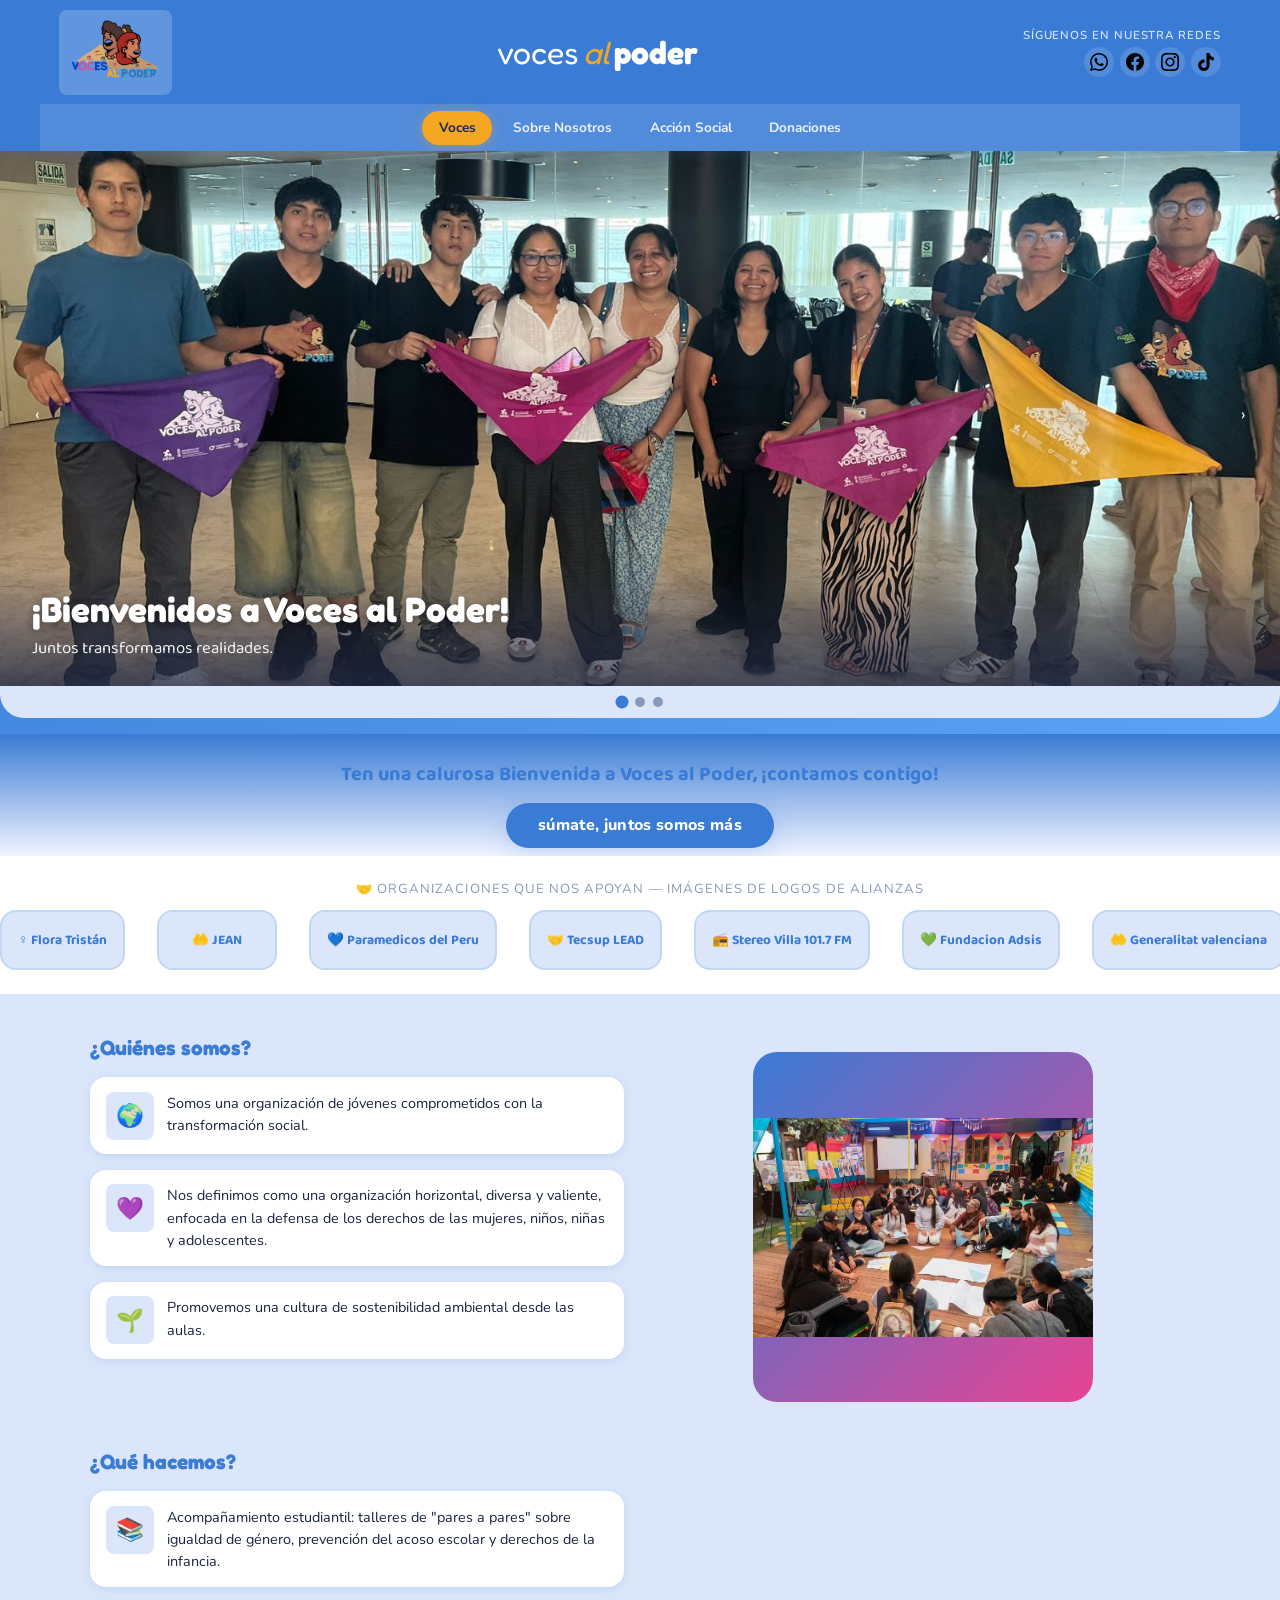
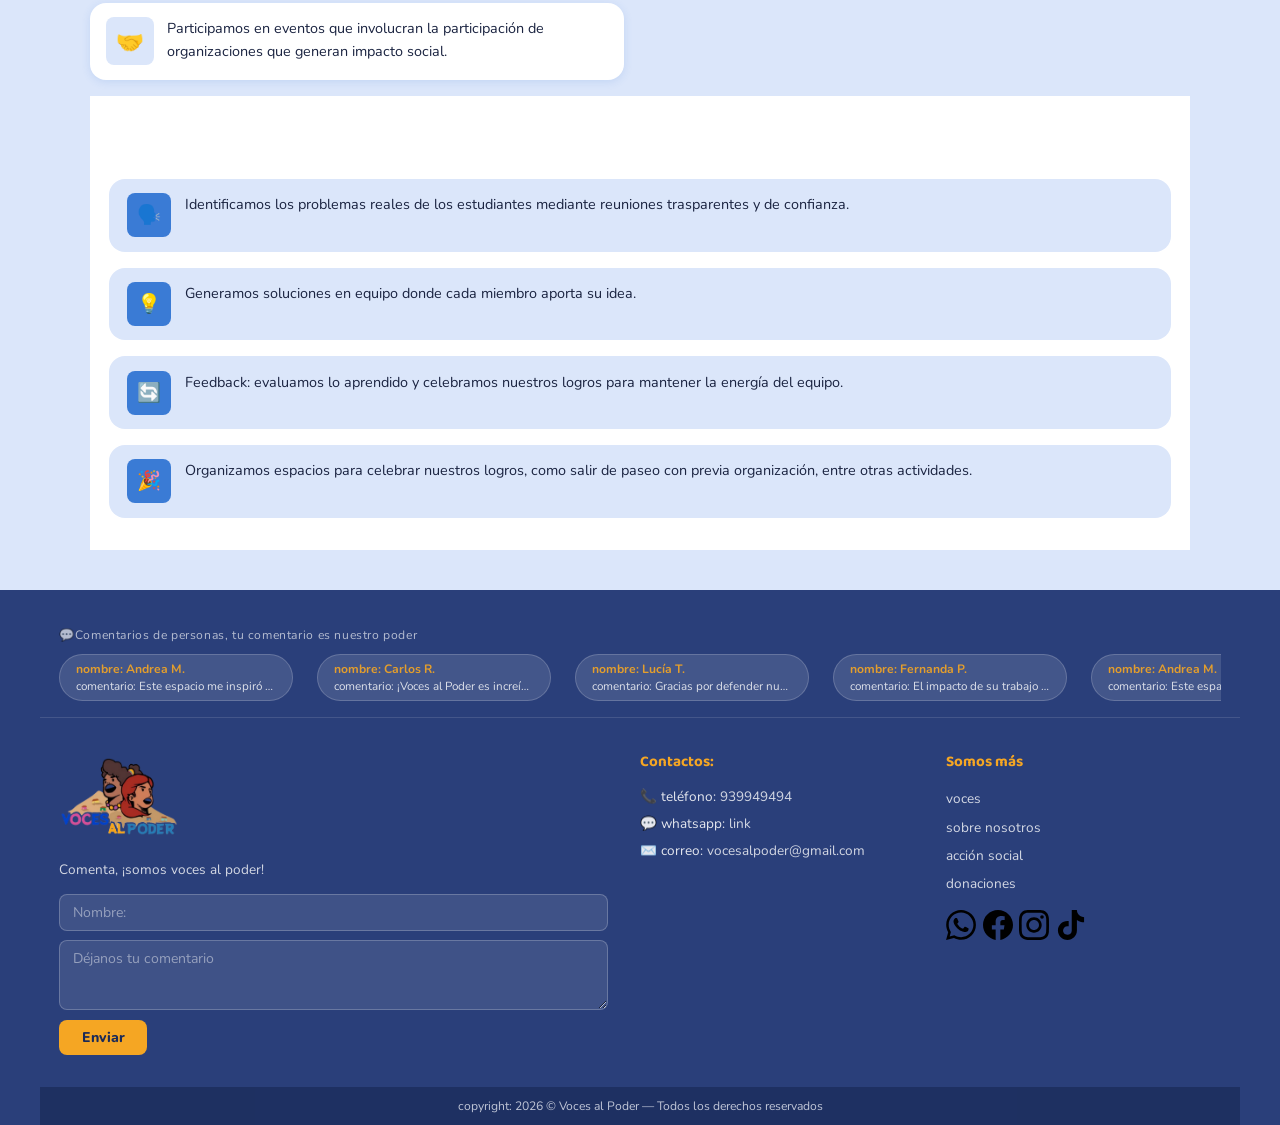
==== commit 2e693f93: "Cambios minimos de estilo general" ====
--- a/index.html
+++ b/index.html
@@ -72,7 +72,7 @@
           <div class="footer-logo-wrap">
             <img src="img/logo_voces-sin-fondo.png"  class="footer-logo-icon" alt="logo_voces_footer" height="120px" width="120px" style="border-radius: 20%;"/>
           </div>
-          <p class="footer-tagline">Comenta, somos voces al poder</p>
+          <p class="footer-tagline">Comenta, ¡somos voces al poder!</p>
           <form id="comment-form" class="comment-form" novalidate>
             <input type="text" id="comment-name" placeholder="Nombre:" maxlength="40" required />
             <textarea id="comment-text" placeholder="Déjanos tu comentario" maxlength="200" required></textarea>
--- a/css/styles.css
+++ b/css/styles.css
@@ -90,7 +90,7 @@
   background: rgba(255,255,255,.2);
   border-radius: var(--radius-sm);
   padding: .3rem .7rem;
-  min-width: 90px;
+  min-width: 60px;
 }
 .logo-icon { font-size: 1.3rem; }
 
@@ -220,12 +220,12 @@
 }
 .carousel-slide img {
   width: 100%;
-  height: clamp(220px, 45vw, 520px);
+  height: clamp(220px, 45vw, 620px);
   object-fit: cover;
 }
 .carousel-slide-placeholder {
   width: 100%;
-  height: clamp(220px, 45vw, 520px);
+  height: clamp(220px, 45vw, 620px);
   display: flex;
   align-items: center;
   justify-content: center;
@@ -255,10 +255,7 @@
 .carousel-btn {
   position: absolute;
   top: 50%; transform: translateY(-50%);
-  background: rgba(255,255,255,.3);
-  backdrop-filter: blur(6px);
-  color: #fff;
-  border: 2px solid rgba(255,255,255,.5);
+  color: #fff;
   border-radius: 50%;
   width: 42px; height: 42px;
   font-size: 1.1rem;
@@ -302,7 +299,6 @@
   background: linear-gradient(135deg, var(--color-primary) 0%, #5ba3f5 100%);
   padding-bottom: 1rem;
 }
-.voces-hero-carousel { }
 
 .hero-cta-wrap {
   text-align: center;
@@ -314,6 +310,7 @@
   font-size: clamp(.95rem, 2.5vw, 1.25rem);
   color: var(--color-primary);
   margin-bottom: .8rem;
+  font-weight: bold;
 }
 .btn-hero-cta {
   display: inline-block;
@@ -579,9 +576,9 @@
 
 .team-grid {
   display: grid;
-  grid-template-columns: repeat(auto-fill, minmax(200px, 1fr));
+  grid-template-columns: repeat(auto-fill, minmax(225px, 1fr) );
   gap: 1.2rem;
-  max-width: 1100px;
+  max-width: 1200px;
   margin: 0 auto;
 }
 .member-card {
@@ -602,7 +599,7 @@
   margin-bottom: .5rem;
 }
 .member-photo {
-  width: 90px; height: 90px;
+  width: 140px; height: 140px;
   border-radius: var(--radius-md);
   background: var(--color-bg2);
   margin: 0 auto .8rem;
@@ -644,6 +641,7 @@
   margin: .4rem 0 .25rem;
   font-size: .75rem;
   display: inline-block;
+  width: 100px;
 }
 
 /* ============================================================
@@ -1039,8 +1037,8 @@
   transition: transform var(--transition), background var(--transition);
 }
 .fsoc:hover { transform: scale(1.15); }
-.fsoc.fb { background: #1877f2; color: #fff; }
-.fsoc.ig { background: linear-gradient(135deg,#f58529,#dd2a7b,#8134af); color: #fff; }
+.fsoc.fb { background: #00000000; color: #fff; }
+.fsoc.ig { background: #00000000; color: #fff; }
 .fsoc.tk { background: #01010100; color: #fff; }
 .fsoc.wf { background: #00000000; color: #fff; } 
 
@@ -1083,7 +1081,7 @@
   .nav-hamburger { display: none; /* nav wraps, no need for burger */ }
 
   .voces-info-grid { grid-template-columns: 1fr; }
-  .team-grid { grid-template-columns: repeat(auto-fill, minmax(160px, 1fr)); }
+  .team-grid { grid-template-columns: repeat(auto-fill, minmax(175px, 1fr)); }
   .accion-events-grid { grid-template-columns: 1fr; }
   .catalog-grid { grid-template-columns: repeat(auto-fill, minmax(160px, 1fr)); }
 }
